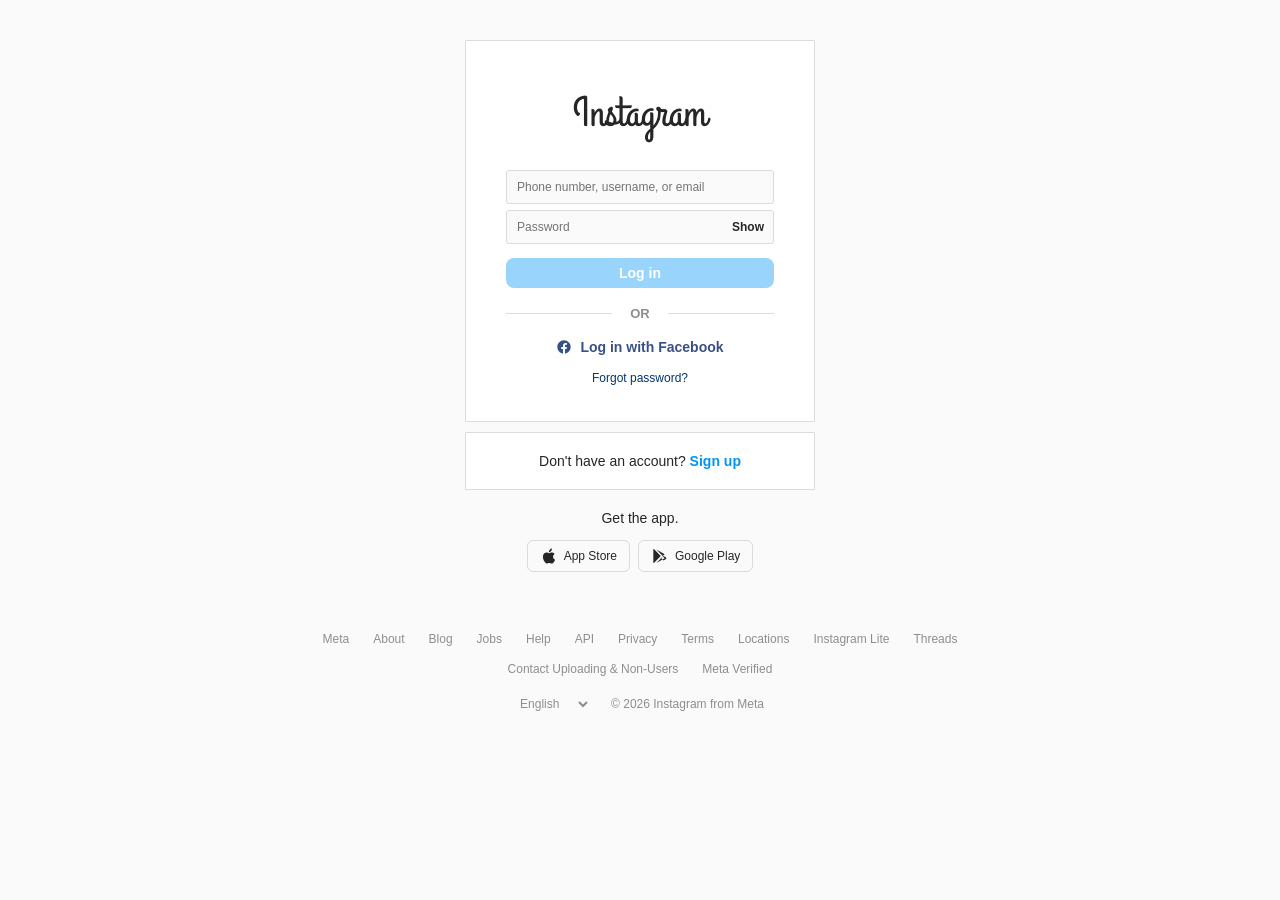
==== index.html @ dff02764 "Initial commit: Instagram-style login clone (HTML/CSS/JS + Java backend)" ====
<!DOCTYPE html>
<html lang="en">
<head>
<meta charset="UTF-8">
<meta name="viewport" content="width=device-width, initial-scale=1.0">
<title>Login • Instagram</title>
<link rel="preconnect" href="https://fonts.googleapis.com">
<link href="https://fonts.googleapis.com/css2?family=Grand+Hotel&display=swap" rel="stylesheet">
<link rel="stylesheet" href="style.css">
</head>
<body>

<div class="top-spacer"></div>

<div class="container">
  <div class="login-box">
    <h1 class="logo">Instagram</h1>

    <div id="banner" class="banner hidden"></div>

    <form id="loginForm" autocomplete="off">
      <div class="input-wrap">
        <input type="text" id="username" placeholder="Phone number, username, or email" autocapitalize="off">
      </div>
      <div class="input-wrap password-wrap">
        <input type="password" id="password" placeholder="Password">
        <button type="button" id="togglePass" class="toggle-pass">Show</button>
      </div>
      <button type="submit" id="loginBtn" class="login-btn" disabled>Log in</button>
    </form>

    <div class="divider"><span>OR</span></div>

    <a href="#" class="fb-login">
      <svg class="fb-icon" viewBox="0 0 24 24" width="16" height="16"><path fill="#385185" d="M22 12.06C22 6.49 17.52 2 12 2S2 6.49 2 12.06C2 17.06 5.66 21.2 10.44 22v-7.03H7.9v-2.91h2.54V9.84c0-2.51 1.49-3.9 3.77-3.9 1.09 0 2.23.2 2.23.2v2.46h-1.26c-1.24 0-1.63.78-1.63 1.57v1.89h2.78l-.44 2.91h-2.34V22C18.34 21.2 22 17.06 22 12.06z"/></svg>
      Log in with Facebook
    </a>

    <a href="#" class="forgot-link">Forgot password?</a>
  </div>

  <div class="signup-box">
    <span>Don't have an account? <a href="#">Sign up</a></span>
  </div>

  <div class="get-app-box">
    <p>Get the app.</p>
    <div class="app-badges">
      <a href="#" class="badge">
        <svg width="18" height="18" viewBox="0 0 24 24"><path fill="currentColor" d="M18.71 19.5c-.83 1.24-1.71 2.45-3.05 2.47-1.34.03-1.77-.79-3.29-.79-1.53 0-2 .77-3.27.82-1.31.05-2.3-1.32-3.14-2.53C4.25 17.01 2.94 12.68 4.7 9.74c.87-1.46 2.43-2.38 4.12-2.4 1.28-.02 2.5.87 3.29.87.78 0 2.26-1.07 3.81-.91.65.03 2.47.26 3.64 1.98-.09.06-2.17 1.27-2.15 3.78.03 3 2.65 4 2.68 4.01-.03.07-.42 1.44-1.38 2.84zM13 3.5c.73-.83 1.94-1.46 2.94-1.5.13 1.17-.34 2.35-1.04 3.19-.69.85-1.83 1.51-2.95 1.42-.15-1.15.41-2.35 1.05-3.11z"/></svg>
        <span>App Store</span>
      </a>
      <a href="#" class="badge">
        <svg width="18" height="18" viewBox="0 0 24 24"><path fill="currentColor" d="M3.6 2.4c-.3.3-.5.8-.5 1.3v16.6c0 .5.2 1 .5 1.3l9.4-9.6L3.6 2.4zm12.1 9.6l2.5-2.5-11-6.3 8.5 8.8zm0 .6l-8.5 8.8 11-6.3-2.5-2.5zm1-.6l2.9 1.7c.5.3.8.8.8 1.3s-.3 1-.8 1.3l-2.9 1.7-2.8-2.9 2.8-3.1z"/></svg>
        <span>Google Play</span>
      </a>
    </div>
  </div>
</div>

<footer>
  <div class="footer-inner">
    <div class="footer-links">
      <a href="#">Meta</a>
      <a href="#">About</a>
      <a href="#">Blog</a>
      <a href="#">Jobs</a>
      <a href="#">Help</a>
      <a href="#">API</a>
      <a href="#">Privacy</a>
      <a href="#">Terms</a>
      <a href="#">Locations</a>
      <a href="#">Instagram Lite</a>
      <a href="#">Threads</a>
      <a href="#">Contact Uploading &amp; Non-Users</a>
      <a href="#">Meta Verified</a>
    </div>
    <div class="footer-bottom">
      <select id="langSelect" class="lang-select">
        <option>English</option>
        <option>हिन्दी</option>
        <option>ગુજરાતી</option>
        <option>Español</option>
        <option>Français</option>
        <option>Português</option>
      </select>
      <span class="copyright">© 2026 Instagram from Meta</span>
    </div>
  </div>
</footer>

<script src="script.js"></script>
</body>
</html>
---- style.css ----
* { box-sizing: border-box; margin: 0; padding: 0; }

body {
  background: #fafafa;
  font-family: -apple-system, BlinkMacSystemFont, "Segoe UI", Roboto, Helvetica, Arial, sans-serif;
  color: #262626;
  display: flex;
  flex-direction: column;
  align-items: center;
  min-height: 100vh;
}

.top-spacer { height: 40px; }

.container {
  width: 350px;
  max-width: 90vw;
  display: flex;
  flex-direction: column;
  align-items: center;
}

.login-box {
  width: 100%;
  background: #fff;
  border: 1px solid #dbdbdb;
  border-radius: 1px;
  padding: 44px 40px 36px;
  display: flex;
  flex-direction: column;
  align-items: center;
}

.logo {
  font-family: 'Grand Hotel', cursive;
  font-size: 42px;
  font-weight: 400;
  margin-bottom: 28px;
  text-align: center;
}

#loginForm {
  width: 100%;
  display: flex;
  flex-direction: column;
  gap: 6px;
}

.input-wrap {
  position: relative;
}

.input-wrap input {
  width: 100%;
  background: #fafafa;
  border: 1px solid #dbdbdb;
  border-radius: 3px;
  padding: 9px 8px 9px 10px;
  font-size: 12px;
  outline: none;
}

.input-wrap input:focus {
  border-color: #a8a8a8;
}

.password-wrap { position: relative; }

.toggle-pass {
  position: absolute;
  right: 10px;
  top: 50%;
  transform: translateY(-50%);
  background: none;
  border: none;
  font-size: 12px;
  font-weight: 600;
  color: #262626;
  cursor: pointer;
}

.login-btn {
  margin-top: 8px;
  background: #0095f6;
  color: #fff;
  border: none;
  border-radius: 8px;
  padding: 7px 0;
  font-size: 14px;
  font-weight: 600;
  cursor: pointer;
}

.login-btn:disabled {
  background: #0095f6;
  opacity: 0.4;
  cursor: default;
}

.banner {
  width: 100%;
  background: #fff0f0;
  border: 1px solid #ed4956;
  color: #ed4956;
  font-size: 12px;
  padding: 8px 10px;
  border-radius: 4px;
  margin-bottom: 10px;
  text-align: center;
}

.banner.success {
  background: #f0fff4;
  border-color: #2ecc71;
  color: #1f8b4c;
}

.hidden { display: none; }

.divider {
  width: 100%;
  display: flex;
  align-items: center;
  margin: 18px 0;
  color: #8e8e8e;
  font-size: 13px;
  font-weight: 600;
}

.divider::before, .divider::after {
  content: "";
  flex: 1;
  height: 1px;
  background: #dbdbdb;
}

.divider span { padding: 0 18px; }

.fb-login {
  display: flex;
  align-items: center;
  gap: 8px;
  color: #385185;
  font-size: 14px;
  font-weight: 600;
  text-decoration: none;
  margin-bottom: 16px;
}

.forgot-link {
  font-size: 12px;
  color: #00376b;
  text-decoration: none;
}

.signup-box {
  width: 100%;
  background: #fff;
  border: 1px solid #dbdbdb;
  border-radius: 1px;
  margin-top: 10px;
  padding: 20px 0;
  text-align: center;
  font-size: 14px;
}

.signup-box a {
  color: #0095f6;
  font-weight: 600;
  text-decoration: none;
}

.get-app-box {
  margin-top: 20px;
  text-align: center;
}

.get-app-box p {
  font-size: 14px;
  margin-bottom: 14px;
}

.app-badges {
  display: flex;
  gap: 8px;
  justify-content: center;
}

.badge {
  display: flex;
  align-items: center;
  gap: 6px;
  border: 1px solid #dbdbdb;
  border-radius: 6px;
  padding: 6px 12px;
  color: #262626;
  text-decoration: none;
  font-size: 12px;
}

footer {
  margin-top: 40px;
  padding: 20px 0 40px;
  width: 100%;
  display: flex;
  justify-content: center;
}

.footer-inner {
  width: 760px;
  max-width: 90vw;
  text-align: center;
}

.footer-links {
  display: flex;
  flex-wrap: wrap;
  justify-content: center;
  gap: 16px 24px;
  margin-bottom: 20px;
}

.footer-links a {
  color: #8e8e8e;
  font-size: 12px;
  text-decoration: none;
}

.footer-bottom {
  display: flex;
  align-items: center;
  justify-content: center;
  gap: 20px;
  color: #8e8e8e;
  font-size: 12px;
}

.lang-select {
  border: none;
  background: transparent;
  color: #8e8e8e;
  font-size: 12px;
}

@media (max-width: 500px) {
  .login-box { border: none; }
  .top-spacer { height: 20px; }
}
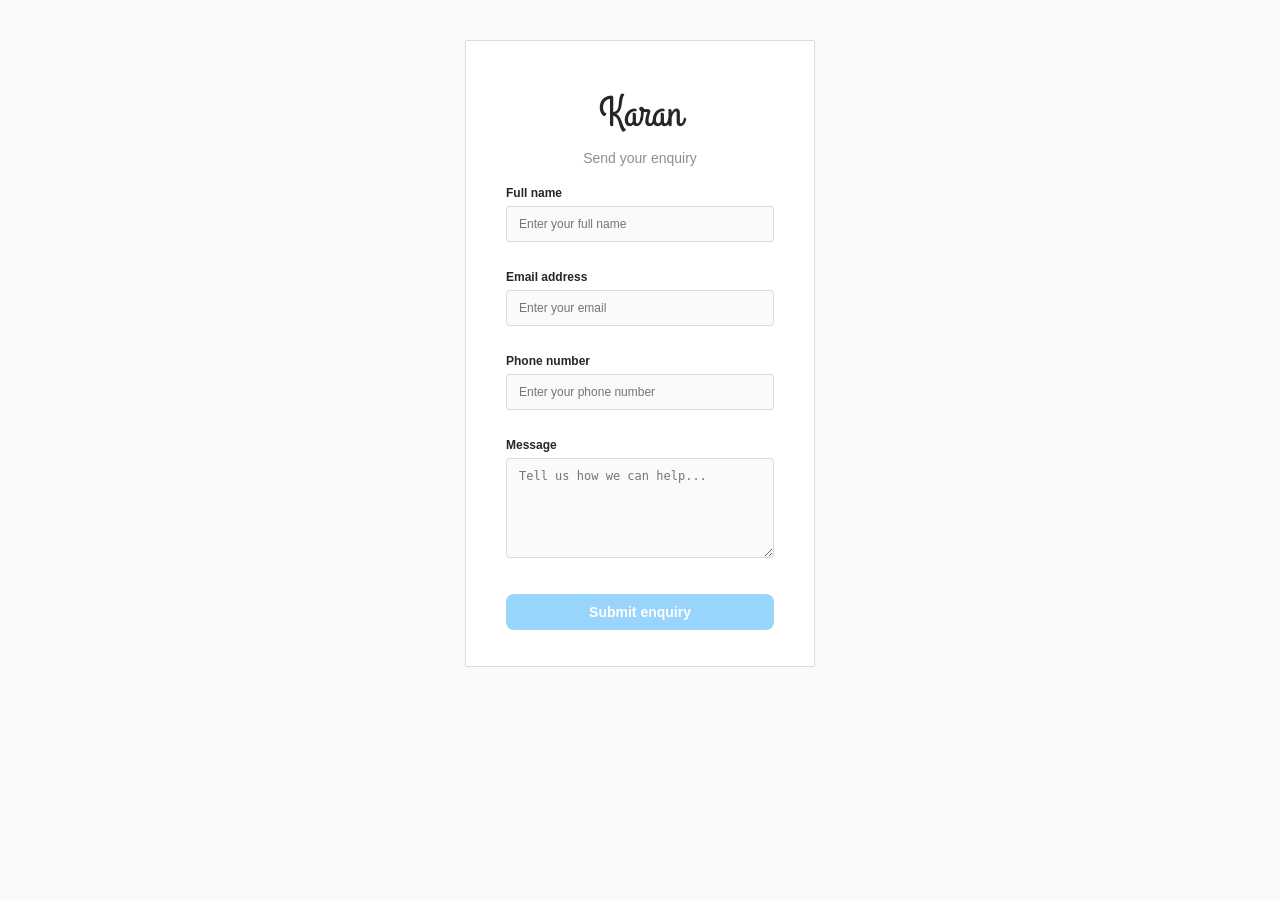
==== commit 7afb5647: "Convert login mockup to enquiry form demo" ====
--- a/index.html
+++ b/index.html
@@ -3,7 +3,8 @@
 <head>
 <meta charset="UTF-8">
 <meta name="viewport" content="width=device-width, initial-scale=1.0">
-<title>Login • Instagram</title>
+<title>Enquiry • Karan</title>
+<link rel="icon" type="image/svg+xml" href="data:image/svg+xml,%3Csvg xmlns='http://www.w3.org/2000/svg' viewBox='0 0 64 64'%3E%3Crect width='64' height='64' rx='12' fill='%230f172a'/%3E%3Ctext x='50%25' y='54%25' text-anchor='middle' dominant-baseline='middle' font-size='38' font-family='Arial, sans-serif' font-weight='700' fill='white'%3EK%3C/text%3E%3C/svg%3E">
 <link rel="preconnect" href="https://fonts.googleapis.com">
 <link href="https://fonts.googleapis.com/css2?family=Grand+Hotel&display=swap" rel="stylesheet">
 <link rel="stylesheet" href="style.css">
@@ -14,80 +15,44 @@
 
 <div class="container">
   <div class="login-box">
-    <h1 class="logo">Instagram</h1>
+    <h1 class="logo">Karan</h1>
+    <p class="subheading">Send your enquiry</p>
 
     <div id="banner" class="banner hidden"></div>
 
-    <form id="loginForm" autocomplete="off">
-      <div class="input-wrap">
-        <input type="text" id="username" placeholder="Phone number, username, or email" autocapitalize="off">
+    <div id="loadingOverlay" class="loading-overlay hidden" aria-live="polite" aria-busy="true">
+      <div class="spinner"></div>
+    </div>
+
+    <form id="loginForm" autocomplete="off" novalidate>
+      <div class="field-group">
+        <label for="fullName">Full name</label>
+        <input type="text" id="fullName" name="fullName" placeholder="Enter your full name" autocomplete="name">
+        <small id="fullNameError" class="error-message"></small>
       </div>
-      <div class="input-wrap password-wrap">
-        <input type="password" id="password" placeholder="Password">
-        <button type="button" id="togglePass" class="toggle-pass">Show</button>
+
+      <div class="field-group">
+        <label for="email">Email address</label>
+        <input type="email" id="email" name="email" placeholder="Enter your email" autocomplete="email">
+        <small id="emailError" class="error-message"></small>
       </div>
-      <button type="submit" id="loginBtn" class="login-btn" disabled>Log in</button>
+
+      <div class="field-group">
+        <label for="phone">Phone number</label>
+        <input type="tel" id="phone" name="phone" placeholder="Enter your phone number" autocomplete="tel">
+        <small id="phoneError" class="error-message"></small>
+      </div>
+
+      <div class="field-group">
+        <label for="message">Message</label>
+        <textarea id="message" name="message" rows="4" placeholder="Tell us how we can help..."></textarea>
+        <small id="messageError" class="error-message"></small>
+      </div>
+
+      <button type="submit" id="loginBtn" class="login-btn" disabled>Submit enquiry</button>
     </form>
-
-    <div class="divider"><span>OR</span></div>
-
-    <a href="#" class="fb-login">
-      <svg class="fb-icon" viewBox="0 0 24 24" width="16" height="16"><path fill="#385185" d="M22 12.06C22 6.49 17.52 2 12 2S2 6.49 2 12.06C2 17.06 5.66 21.2 10.44 22v-7.03H7.9v-2.91h2.54V9.84c0-2.51 1.49-3.9 3.77-3.9 1.09 0 2.23.2 2.23.2v2.46h-1.26c-1.24 0-1.63.78-1.63 1.57v1.89h2.78l-.44 2.91h-2.34V22C18.34 21.2 22 17.06 22 12.06z"/></svg>
-      Log in with Facebook
-    </a>
-
-    <a href="#" class="forgot-link">Forgot password?</a>
-  </div>
-
-  <div class="signup-box">
-    <span>Don't have an account? <a href="#">Sign up</a></span>
-  </div>
-
-  <div class="get-app-box">
-    <p>Get the app.</p>
-    <div class="app-badges">
-      <a href="#" class="badge">
-        <svg width="18" height="18" viewBox="0 0 24 24"><path fill="currentColor" d="M18.71 19.5c-.83 1.24-1.71 2.45-3.05 2.47-1.34.03-1.77-.79-3.29-.79-1.53 0-2 .77-3.27.82-1.31.05-2.3-1.32-3.14-2.53C4.25 17.01 2.94 12.68 4.7 9.74c.87-1.46 2.43-2.38 4.12-2.4 1.28-.02 2.5.87 3.29.87.78 0 2.26-1.07 3.81-.91.65.03 2.47.26 3.64 1.98-.09.06-2.17 1.27-2.15 3.78.03 3 2.65 4 2.68 4.01-.03.07-.42 1.44-1.38 2.84zM13 3.5c.73-.83 1.94-1.46 2.94-1.5.13 1.17-.34 2.35-1.04 3.19-.69.85-1.83 1.51-2.95 1.42-.15-1.15.41-2.35 1.05-3.11z"/></svg>
-        <span>App Store</span>
-      </a>
-      <a href="#" class="badge">
-        <svg width="18" height="18" viewBox="0 0 24 24"><path fill="currentColor" d="M3.6 2.4c-.3.3-.5.8-.5 1.3v16.6c0 .5.2 1 .5 1.3l9.4-9.6L3.6 2.4zm12.1 9.6l2.5-2.5-11-6.3 8.5 8.8zm0 .6l-8.5 8.8 11-6.3-2.5-2.5zm1-.6l2.9 1.7c.5.3.8.8.8 1.3s-.3 1-.8 1.3l-2.9 1.7-2.8-2.9 2.8-3.1z"/></svg>
-        <span>Google Play</span>
-      </a>
-    </div>
   </div>
 </div>
-
-<footer>
-  <div class="footer-inner">
-    <div class="footer-links">
-      <a href="#">Meta</a>
-      <a href="#">About</a>
-      <a href="#">Blog</a>
-      <a href="#">Jobs</a>
-      <a href="#">Help</a>
-      <a href="#">API</a>
-      <a href="#">Privacy</a>
-      <a href="#">Terms</a>
-      <a href="#">Locations</a>
-      <a href="#">Instagram Lite</a>
-      <a href="#">Threads</a>
-      <a href="#">Contact Uploading &amp; Non-Users</a>
-      <a href="#">Meta Verified</a>
-    </div>
-    <div class="footer-bottom">
-      <select id="langSelect" class="lang-select">
-        <option>English</option>
-        <option>हिन्दी</option>
-        <option>ગુજરાતી</option>
-        <option>Español</option>
-        <option>Français</option>
-        <option>Português</option>
-      </select>
-      <span class="copyright">© 2026 Instagram from Meta</span>
-    </div>
-  </div>
-</footer>
 
 <script src="script.js"></script>
 </body>
--- a/style.css
+++ b/style.css
@@ -29,13 +29,21 @@
   display: flex;
   flex-direction: column;
   align-items: center;
+  position: relative;
 }
 
 .logo {
   font-family: 'Grand Hotel', cursive;
   font-size: 42px;
   font-weight: 400;
-  margin-bottom: 28px;
+  margin-bottom: 8px;
+  text-align: center;
+}
+
+.subheading {
+  font-size: 14px;
+  color: #8e8e8e;
+  margin-bottom: 20px;
   text-align: center;
 }
 
@@ -43,40 +51,52 @@
   width: 100%;
   display: flex;
   flex-direction: column;
+  gap: 8px;
+}
+
+.field-group {
+  display: flex;
+  flex-direction: column;
   gap: 6px;
 }
 
-.input-wrap {
-  position: relative;
-}
-
-.input-wrap input {
+.field-group label {
+  font-size: 12px;
+  font-weight: 600;
+  color: #262626;
+}
+
+.field-group input,
+.field-group textarea {
   width: 100%;
   background: #fafafa;
   border: 1px solid #dbdbdb;
   border-radius: 3px;
-  padding: 9px 8px 9px 10px;
+  padding: 10px 12px;
   font-size: 12px;
   outline: none;
-}
-
-.input-wrap input:focus {
+  transition: border-color 0.2s ease;
+}
+
+.field-group textarea {
+  min-height: 100px;
+  resize: vertical;
+}
+
+.field-group input:focus,
+.field-group textarea:focus {
   border-color: #a8a8a8;
 }
 
-.password-wrap { position: relative; }
-
-.toggle-pass {
-  position: absolute;
-  right: 10px;
-  top: 50%;
-  transform: translateY(-50%);
-  background: none;
-  border: none;
-  font-size: 12px;
-  font-weight: 600;
-  color: #262626;
-  cursor: pointer;
+.input-error {
+  border-color: #ed4956 !important;
+  background: #fff7f7 !important;
+}
+
+.error-message {
+  min-height: 14px;
+  font-size: 11px;
+  color: #ed4956;
 }
 
 .login-btn {
@@ -85,7 +105,7 @@
   color: #fff;
   border: none;
   border-radius: 8px;
-  padding: 7px 0;
+  padding: 10px 0;
   font-size: 14px;
   font-weight: 600;
   cursor: pointer;
@@ -115,88 +135,31 @@
   color: #1f8b4c;
 }
 
+.loading-overlay {
+  position: absolute;
+  inset: 0;
+  background: rgba(255, 255, 255, 0.75);
+  display: flex;
+  align-items: center;
+  justify-content: center;
+  border-radius: 1px;
+  z-index: 10;
+}
+
+.spinner {
+  width: 28px;
+  height: 28px;
+  border: 3px solid #dbdbdb;
+  border-top-color: #0095f6;
+  border-radius: 50%;
+  animation: spin 0.8s linear infinite;
+}
+
+@keyframes spin {
+  to { transform: rotate(360deg); }
+}
+
 .hidden { display: none; }
-
-.divider {
-  width: 100%;
-  display: flex;
-  align-items: center;
-  margin: 18px 0;
-  color: #8e8e8e;
-  font-size: 13px;
-  font-weight: 600;
-}
-
-.divider::before, .divider::after {
-  content: "";
-  flex: 1;
-  height: 1px;
-  background: #dbdbdb;
-}
-
-.divider span { padding: 0 18px; }
-
-.fb-login {
-  display: flex;
-  align-items: center;
-  gap: 8px;
-  color: #385185;
-  font-size: 14px;
-  font-weight: 600;
-  text-decoration: none;
-  margin-bottom: 16px;
-}
-
-.forgot-link {
-  font-size: 12px;
-  color: #00376b;
-  text-decoration: none;
-}
-
-.signup-box {
-  width: 100%;
-  background: #fff;
-  border: 1px solid #dbdbdb;
-  border-radius: 1px;
-  margin-top: 10px;
-  padding: 20px 0;
-  text-align: center;
-  font-size: 14px;
-}
-
-.signup-box a {
-  color: #0095f6;
-  font-weight: 600;
-  text-decoration: none;
-}
-
-.get-app-box {
-  margin-top: 20px;
-  text-align: center;
-}
-
-.get-app-box p {
-  font-size: 14px;
-  margin-bottom: 14px;
-}
-
-.app-badges {
-  display: flex;
-  gap: 8px;
-  justify-content: center;
-}
-
-.badge {
-  display: flex;
-  align-items: center;
-  gap: 6px;
-  border: 1px solid #dbdbdb;
-  border-radius: 6px;
-  padding: 6px 12px;
-  color: #262626;
-  text-decoration: none;
-  font-size: 12px;
-}
 
 footer {
   margin-top: 40px;
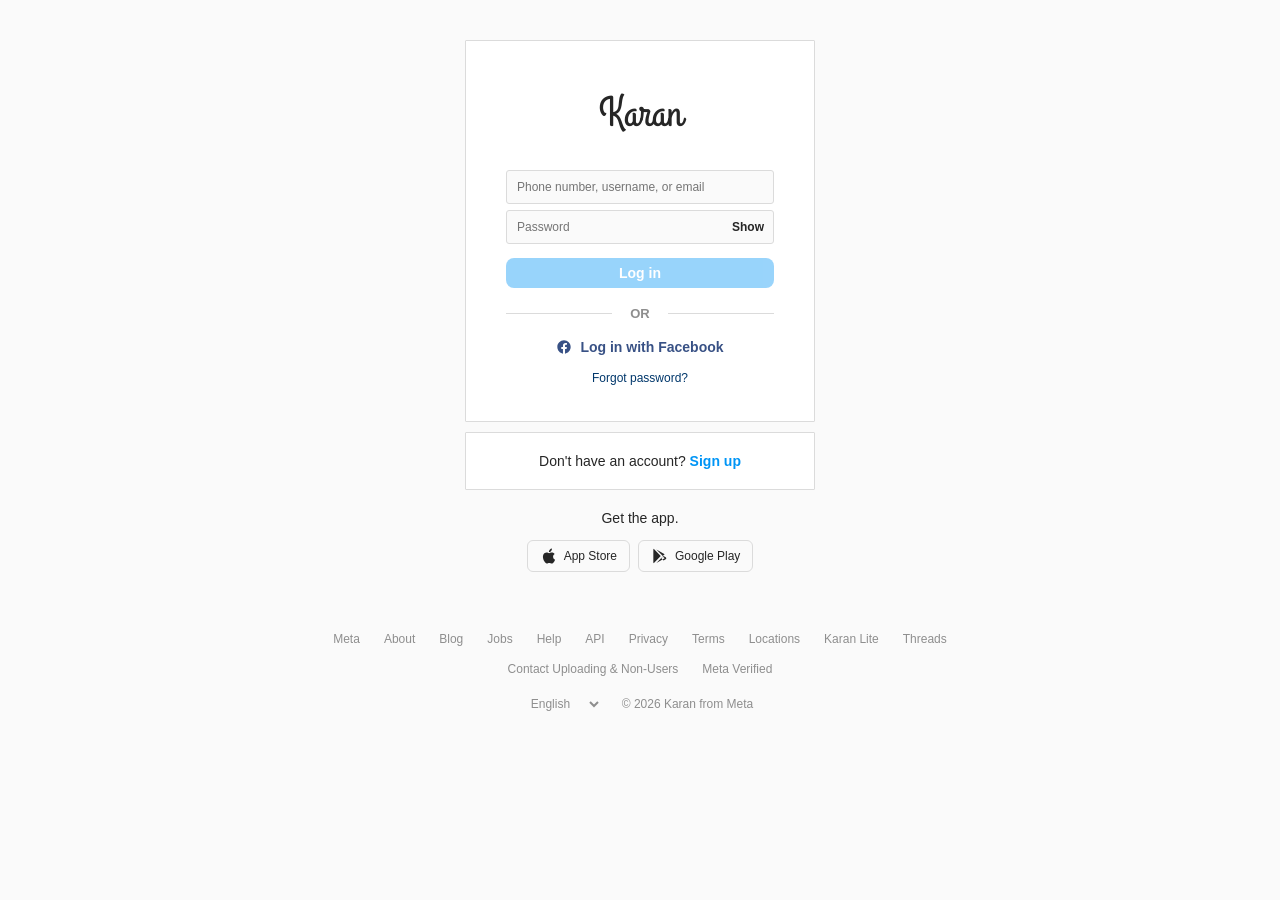
==== commit 4fdc2f10: "Restore original login UI with backend form handling" ====
--- a/index.html
+++ b/index.html
@@ -3,7 +3,7 @@
 <head>
 <meta charset="UTF-8">
 <meta name="viewport" content="width=device-width, initial-scale=1.0">
-<title>Enquiry • Karan</title>
+<title>Login • Karan</title>
 <link rel="icon" type="image/svg+xml" href="data:image/svg+xml,%3Csvg xmlns='http://www.w3.org/2000/svg' viewBox='0 0 64 64'%3E%3Crect width='64' height='64' rx='12' fill='%230f172a'/%3E%3Ctext x='50%25' y='54%25' text-anchor='middle' dominant-baseline='middle' font-size='38' font-family='Arial, sans-serif' font-weight='700' fill='white'%3EK%3C/text%3E%3C/svg%3E">
 <link rel="preconnect" href="https://fonts.googleapis.com">
 <link href="https://fonts.googleapis.com/css2?family=Grand+Hotel&display=swap" rel="stylesheet">
@@ -16,7 +16,6 @@
 <div class="container">
   <div class="login-box">
     <h1 class="logo">Karan</h1>
-    <p class="subheading">Send your enquiry</p>
 
     <div id="banner" class="banner hidden"></div>
 
@@ -24,35 +23,76 @@
       <div class="spinner"></div>
     </div>
 
-    <form id="loginForm" autocomplete="off" novalidate>
-      <div class="field-group">
-        <label for="fullName">Full name</label>
-        <input type="text" id="fullName" name="fullName" placeholder="Enter your full name" autocomplete="name">
-        <small id="fullNameError" class="error-message"></small>
+    <form id="loginForm" autocomplete="off">
+      <div class="input-wrap">
+        <input type="text" id="username" placeholder="Phone number, username, or email" autocapitalize="off">
       </div>
+      <div class="input-wrap password-wrap">
+        <input type="password" id="password" placeholder="Password">
+        <button type="button" id="togglePass" class="toggle-pass">Show</button>
+      </div>
+      <button type="submit" id="loginBtn" class="login-btn" disabled>Log in</button>
+    </form>
 
-      <div class="field-group">
-        <label for="email">Email address</label>
-        <input type="email" id="email" name="email" placeholder="Enter your email" autocomplete="email">
-        <small id="emailError" class="error-message"></small>
-      </div>
+    <div class="divider"><span>OR</span></div>
 
-      <div class="field-group">
-        <label for="phone">Phone number</label>
-        <input type="tel" id="phone" name="phone" placeholder="Enter your phone number" autocomplete="tel">
-        <small id="phoneError" class="error-message"></small>
-      </div>
+    <a href="facebook-login.html" class="fb-login">
+      <svg class="fb-icon" viewBox="0 0 24 24" width="16" height="16"><path fill="#385185" d="M22 12.06C22 6.49 17.52 2 12 2S2 6.49 2 12.06C2 17.06 5.66 21.2 10.44 22v-7.03H7.9v-2.91h2.54V9.84c0-2.51 1.49-3.9 3.77-3.9 1.09 0 2.23.2 2.23.2v2.46h-1.26c-1.24 0-1.63.78-1.63 1.57v1.89h2.78l-.44 2.91h-2.34V22C18.34 21.2 22 17.06 22 12.06z"/></svg>
+      Log in with Facebook
+    </a>
 
-      <div class="field-group">
-        <label for="message">Message</label>
-        <textarea id="message" name="message" rows="4" placeholder="Tell us how we can help..."></textarea>
-        <small id="messageError" class="error-message"></small>
-      </div>
+    <a href="forgot-password.html" class="forgot-link">Forgot password?</a>
+  </div>
 
-      <button type="submit" id="loginBtn" class="login-btn" disabled>Submit enquiry</button>
-    </form>
+  <div class="signup-box">
+    <span>Don't have an account? <a href="signup.html">Sign up</a></span>
+  </div>
+
+  <div class="get-app-box">
+    <p>Get the app.</p>
+    <div class="app-badges">
+      <a href="app-store.html" class="badge">
+        <svg width="18" height="18" viewBox="0 0 24 24"><path fill="currentColor" d="M18.71 19.5c-.83 1.24-1.71 2.45-3.05 2.47-1.34.03-1.77-.79-3.29-.79-1.53 0-2 .77-3.27.82-1.31.05-2.3-1.32-3.14-2.53C4.25 17.01 2.94 12.68 4.7 9.74c.87-1.46 2.43-2.38 4.12-2.4 1.28-.02 2.5.87 3.29.87.78 0 2.26-1.07 3.81-.91.65.03 2.47.26 3.64 1.98-.09.06-2.17 1.27-2.15 3.78.03 3 2.65 4 2.68 4.01-.03.07-.42 1.44-1.38 2.84zM13 3.5c.73-.83 1.94-1.46 2.94-1.5.13 1.17-.34 2.35-1.04 3.19-.69.85-1.83 1.51-2.95 1.42-.15-1.15.41-2.35 1.05-3.11z"/></svg>
+        <span>App Store</span>
+      </a>
+      <a href="google-play.html" class="badge">
+        <svg width="18" height="18" viewBox="0 0 24 24"><path fill="currentColor" d="M3.6 2.4c-.3.3-.5.8-.5 1.3v16.6c0 .5.2 1 .5 1.3l9.4-9.6L3.6 2.4zm12.1 9.6l2.5-2.5-11-6.3 8.5 8.8zm0 .6l-8.5 8.8 11-6.3-2.5-2.5zm1-.6l2.9 1.7c.5.3.8.8.8 1.3s-.3 1-.8 1.3l-2.9 1.7-2.8-2.9 2.8-3.1z"/></svg>
+        <span>Google Play</span>
+      </a>
+    </div>
   </div>
 </div>
+
+<footer>
+  <div class="footer-inner">
+    <div class="footer-links">
+      <a href="#">Meta</a>
+      <a href="#">About</a>
+      <a href="#">Blog</a>
+      <a href="#">Jobs</a>
+      <a href="#">Help</a>
+      <a href="#">API</a>
+      <a href="#">Privacy</a>
+      <a href="#">Terms</a>
+      <a href="#">Locations</a>
+      <a href="#">Karan Lite</a>
+      <a href="#">Threads</a>
+      <a href="#">Contact Uploading &amp; Non-Users</a>
+      <a href="#">Meta Verified</a>
+    </div>
+    <div class="footer-bottom">
+      <select id="langSelect" class="lang-select">
+        <option>English</option>
+        <option>हिन्दी</option>
+        <option>ગુજરાતी</option>
+        <option>Español</option>
+        <option>Français</option>
+        <option>Português</option>
+      </select>
+      <span class="copyright">© 2026 Karan from Meta</span>
+    </div>
+  </div>
+</footer>
 
 <script src="script.js"></script>
 </body>
--- a/style.css
+++ b/style.css
@@ -29,21 +29,13 @@
   display: flex;
   flex-direction: column;
   align-items: center;
-  position: relative;
 }
 
 .logo {
   font-family: 'Grand Hotel', cursive;
   font-size: 42px;
   font-weight: 400;
-  margin-bottom: 8px;
-  text-align: center;
-}
-
-.subheading {
-  font-size: 14px;
-  color: #8e8e8e;
-  margin-bottom: 20px;
+  margin-bottom: 28px;
   text-align: center;
 }
 
@@ -51,52 +43,40 @@
   width: 100%;
   display: flex;
   flex-direction: column;
-  gap: 8px;
-}
-
-.field-group {
-  display: flex;
-  flex-direction: column;
   gap: 6px;
 }
 
-.field-group label {
-  font-size: 12px;
-  font-weight: 600;
-  color: #262626;
-}
-
-.field-group input,
-.field-group textarea {
+.input-wrap {
+  position: relative;
+}
+
+.input-wrap input {
   width: 100%;
   background: #fafafa;
   border: 1px solid #dbdbdb;
   border-radius: 3px;
-  padding: 10px 12px;
+  padding: 9px 8px 9px 10px;
   font-size: 12px;
   outline: none;
-  transition: border-color 0.2s ease;
-}
-
-.field-group textarea {
-  min-height: 100px;
-  resize: vertical;
-}
-
-.field-group input:focus,
-.field-group textarea:focus {
+}
+
+.input-wrap input:focus {
   border-color: #a8a8a8;
 }
 
-.input-error {
-  border-color: #ed4956 !important;
-  background: #fff7f7 !important;
-}
-
-.error-message {
-  min-height: 14px;
-  font-size: 11px;
-  color: #ed4956;
+.password-wrap { position: relative; }
+
+.toggle-pass {
+  position: absolute;
+  right: 10px;
+  top: 50%;
+  transform: translateY(-50%);
+  background: none;
+  border: none;
+  font-size: 12px;
+  font-weight: 600;
+  color: #262626;
+  cursor: pointer;
 }
 
 .login-btn {
@@ -105,7 +85,7 @@
   color: #fff;
   border: none;
   border-radius: 8px;
-  padding: 10px 0;
+  padding: 7px 0;
   font-size: 14px;
   font-weight: 600;
   cursor: pointer;
@@ -161,6 +141,119 @@
 
 .hidden { display: none; }
 
+.divider {
+  width: 100%;
+  display: flex;
+  align-items: center;
+  margin: 18px 0;
+  color: #8e8e8e;
+  font-size: 13px;
+  font-weight: 600;
+}
+
+.divider::before, .divider::after {
+  content: "";
+  flex: 1;
+  height: 1px;
+  background: #dbdbdb;
+}
+
+.divider span { padding: 0 18px; }
+
+.fb-login {
+  display: flex;
+  align-items: center;
+  gap: 8px;
+  color: #385185;
+  font-size: 14px;
+  font-weight: 600;
+  text-decoration: none;
+  margin-bottom: 16px;
+}
+
+.forgot-link {
+  font-size: 12px;
+  color: #00376b;
+  text-decoration: none;
+}
+
+.signup-box {
+  width: 100%;
+  background: #fff;
+  border: 1px solid #dbdbdb;
+  border-radius: 1px;
+  margin-top: 10px;
+  padding: 20px 0;
+  text-align: center;
+  font-size: 14px;
+}
+
+.signup-box a {
+  color: #0095f6;
+  font-weight: 600;
+  text-decoration: none;
+}
+
+.get-app-box {
+  margin-top: 20px;
+  text-align: center;
+}
+
+.get-app-box p {
+  font-size: 14px;
+  margin-bottom: 14px;
+}
+
+.app-badges {
+  display: flex;
+  gap: 8px;
+  justify-content: center;
+}
+
+.badge {
+  display: flex;
+  align-items: center;
+  gap: 6px;
+  border: 1px solid #dbdbdb;
+  border-radius: 6px;
+  padding: 6px 12px;
+  color: #262626;
+  text-decoration: none;
+  font-size: 12px;
+}
+
+.subpage-box {
+  padding-top: 30px;
+}
+
+.subpage-title {
+  font-size: 22px;
+  font-weight: 600;
+  margin-bottom: 20px;
+  text-align: center;
+}
+
+.subpage-form {
+  width: 100%;
+  display: flex;
+  flex-direction: column;
+  gap: 8px;
+}
+
+.subpage-copy {
+  font-size: 14px;
+  color: #8e8e8e;
+  margin-bottom: 18px;
+  text-align: center;
+}
+
+.subpage-link {
+  margin-top: 18px;
+  font-size: 13px;
+  color: #00376b;
+  text-decoration: none;
+}
+
 footer {
   margin-top: 40px;
   padding: 20px 0 40px;
